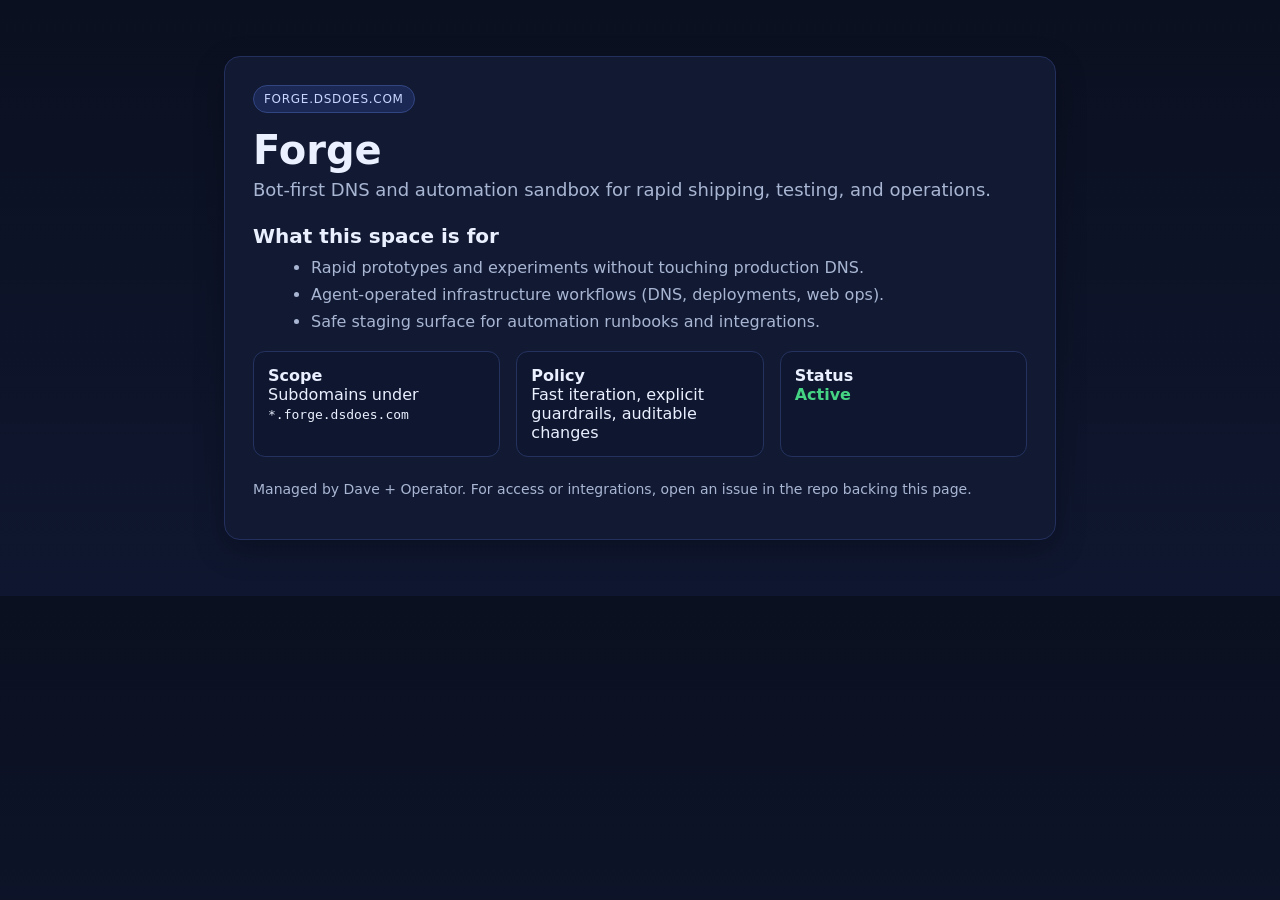
==== index.html @ 87c87944 "Initial Forge static site" ====
<!doctype html>
<html lang="en">
<head>
  <meta charset="utf-8" />
  <meta name="viewport" content="width=device-width,initial-scale=1" />
  <title>Forge · dsdoes</title>
  <meta name="description" content="Forge is Dave's bot-first sandbox for fast experiments, shipping, and operational automation." />
  <style>
    :root { --bg:#0b1020; --card:#121a33; --text:#eaf0ff; --muted:#a9b6d3; --accent:#7aa2ff; --ok:#45d483; }
    * { box-sizing:border-box; }
    body { margin:0; font-family: Inter, ui-sans-serif, system-ui, -apple-system, Segoe UI, Roboto, Helvetica, Arial; background:linear-gradient(180deg,#0b1020,#0f1730); color:var(--text); }
    .wrap { max-width:880px; margin:0 auto; padding:56px 24px; }
    .card { background:var(--card); border:1px solid #23305d; border-radius:16px; padding:28px; box-shadow:0 10px 30px rgba(0,0,0,.25); }
    h1 { margin:0 0 8px; font-size:40px; line-height:1.05; }
    .sub { color:var(--muted); margin:0 0 24px; font-size:18px; }
    .pill { display:inline-block; font-size:12px; letter-spacing:.06em; text-transform:uppercase; color:#c8d6ff; background:#1b2853; border:1px solid #324583; padding:6px 10px; border-radius:999px; margin-bottom:16px; }
    h2 { margin:24px 0 10px; font-size:20px; }
    ul { margin:8px 0 0 18px; color:var(--muted); }
    li { margin:8px 0; }
    .grid { display:grid; gap:16px; grid-template-columns:repeat(auto-fit,minmax(240px,1fr)); margin-top:20px; }
    .box { background:#0f1730; border:1px solid #24325f; border-radius:12px; padding:14px; }
    .ok { color:var(--ok); font-weight:600; }
    .foot { margin-top:24px; color:var(--muted); font-size:14px; }
    a { color:var(--accent); text-decoration:none; }
    a:hover { text-decoration:underline; }
  </style>
</head>
<body>
  <div class="wrap">
    <div class="card">
      <div class="pill">forge.dsdoes.com</div>
      <h1>Forge</h1>
      <p class="sub">Bot-first DNS and automation sandbox for rapid shipping, testing, and operations.</p>

      <h2>What this space is for</h2>
      <ul>
        <li>Rapid prototypes and experiments without touching production DNS.</li>
        <li>Agent-operated infrastructure workflows (DNS, deployments, web ops).</li>
        <li>Safe staging surface for automation runbooks and integrations.</li>
      </ul>

      <div class="grid">
        <div class="box">
          <strong>Scope</strong>
          <div>Subdomains under <code>*.forge.dsdoes.com</code></div>
        </div>
        <div class="box">
          <strong>Policy</strong>
          <div>Fast iteration, explicit guardrails, auditable changes</div>
        </div>
        <div class="box">
          <strong>Status</strong>
          <div class="ok">Active</div>
        </div>
      </div>

      <p class="foot">Managed by Dave + Operator. For access or integrations, open an issue in the repo backing this page.</p>
    </div>
  </div>
</body>
</html>
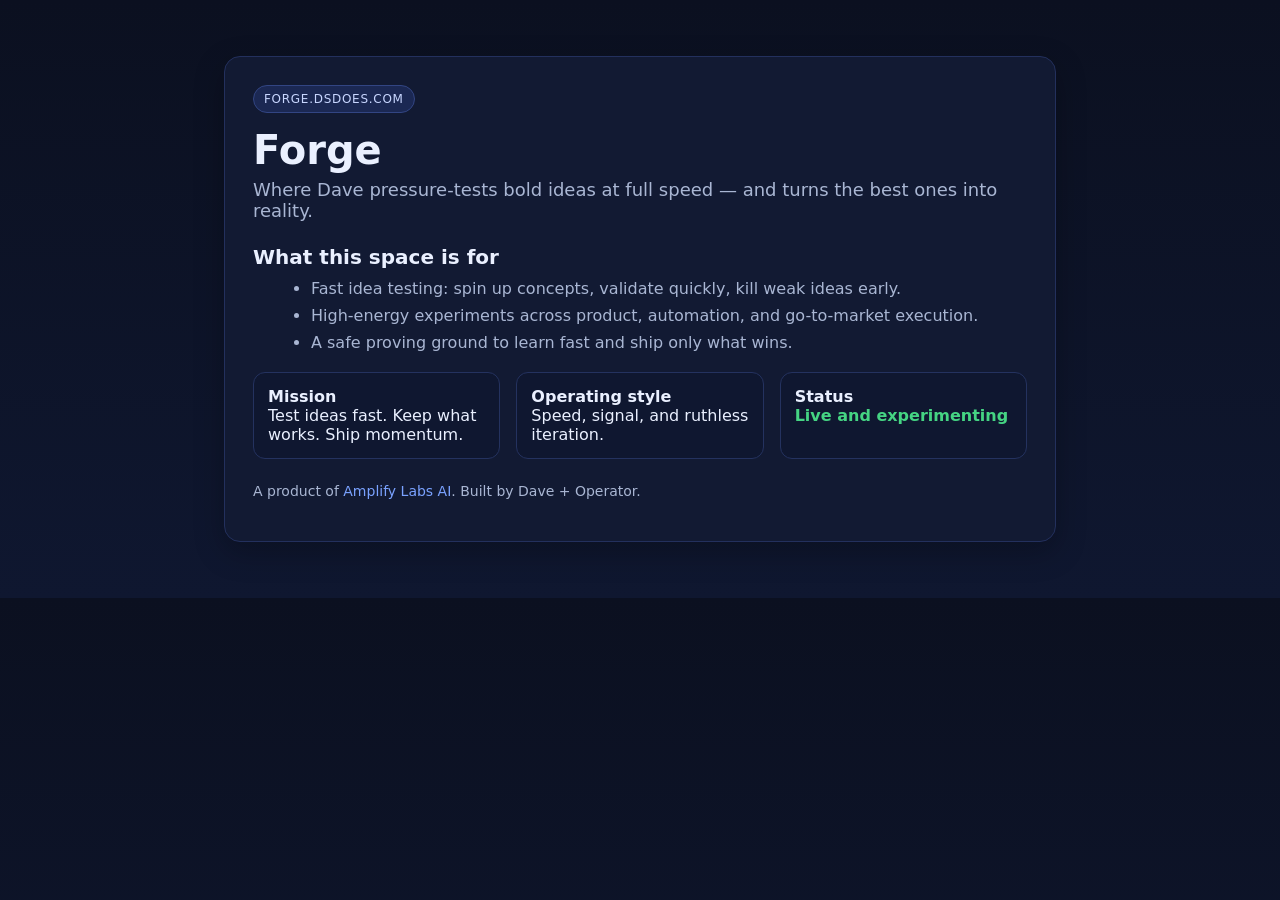
==== commit fdbe1861: "feat(site): reposition Forge as exciting idea-testing lab for Amplify Labs AI" ====
--- a/index.html
+++ b/index.html
@@ -3,8 +3,8 @@
 <head>
   <meta charset="utf-8" />
   <meta name="viewport" content="width=device-width,initial-scale=1" />
-  <title>Forge · dsdoes</title>
-  <meta name="description" content="Forge is Dave's bot-first sandbox for fast experiments, shipping, and operational automation." />
+  <title>Forge · Amplify Labs AI</title>
+  <meta name="description" content="Forge is Dave’s high-velocity idea lab — a place to test bold concepts fast, learn fast, and ship what works. A product of Amplify Labs AI." />
   <style>
     :root { --bg:#0b1020; --card:#121a33; --text:#eaf0ff; --muted:#a9b6d3; --accent:#7aa2ff; --ok:#45d483; }
     * { box-sizing:border-box; }
@@ -30,31 +30,31 @@
     <div class="card">
       <div class="pill">forge.dsdoes.com</div>
       <h1>Forge</h1>
-      <p class="sub">Bot-first DNS and automation sandbox for rapid shipping, testing, and operations.</p>
+      <p class="sub">Where Dave pressure-tests bold ideas at full speed — and turns the best ones into reality.</p>
 
       <h2>What this space is for</h2>
       <ul>
-        <li>Rapid prototypes and experiments without touching production DNS.</li>
-        <li>Agent-operated infrastructure workflows (DNS, deployments, web ops).</li>
-        <li>Safe staging surface for automation runbooks and integrations.</li>
+        <li>Fast idea testing: spin up concepts, validate quickly, kill weak ideas early.</li>
+        <li>High-energy experiments across product, automation, and go-to-market execution.</li>
+        <li>A safe proving ground to learn fast and ship only what wins.</li>
       </ul>
 
       <div class="grid">
         <div class="box">
-          <strong>Scope</strong>
-          <div>Subdomains under <code>*.forge.dsdoes.com</code></div>
+          <strong>Mission</strong>
+          <div>Test ideas fast. Keep what works. Ship momentum.</div>
         </div>
         <div class="box">
-          <strong>Policy</strong>
-          <div>Fast iteration, explicit guardrails, auditable changes</div>
+          <strong>Operating style</strong>
+          <div>Speed, signal, and ruthless iteration.</div>
         </div>
         <div class="box">
           <strong>Status</strong>
-          <div class="ok">Active</div>
+          <div class="ok">Live and experimenting</div>
         </div>
       </div>
 
-      <p class="foot">Managed by Dave + Operator. For access or integrations, open an issue in the repo backing this page.</p>
+      <p class="foot">A product of <a href="https://amplifylabsai.com" target="_blank" rel="noopener noreferrer">Amplify Labs AI</a>. Built by Dave + Operator.</p>
     </div>
   </div>
 </body>
